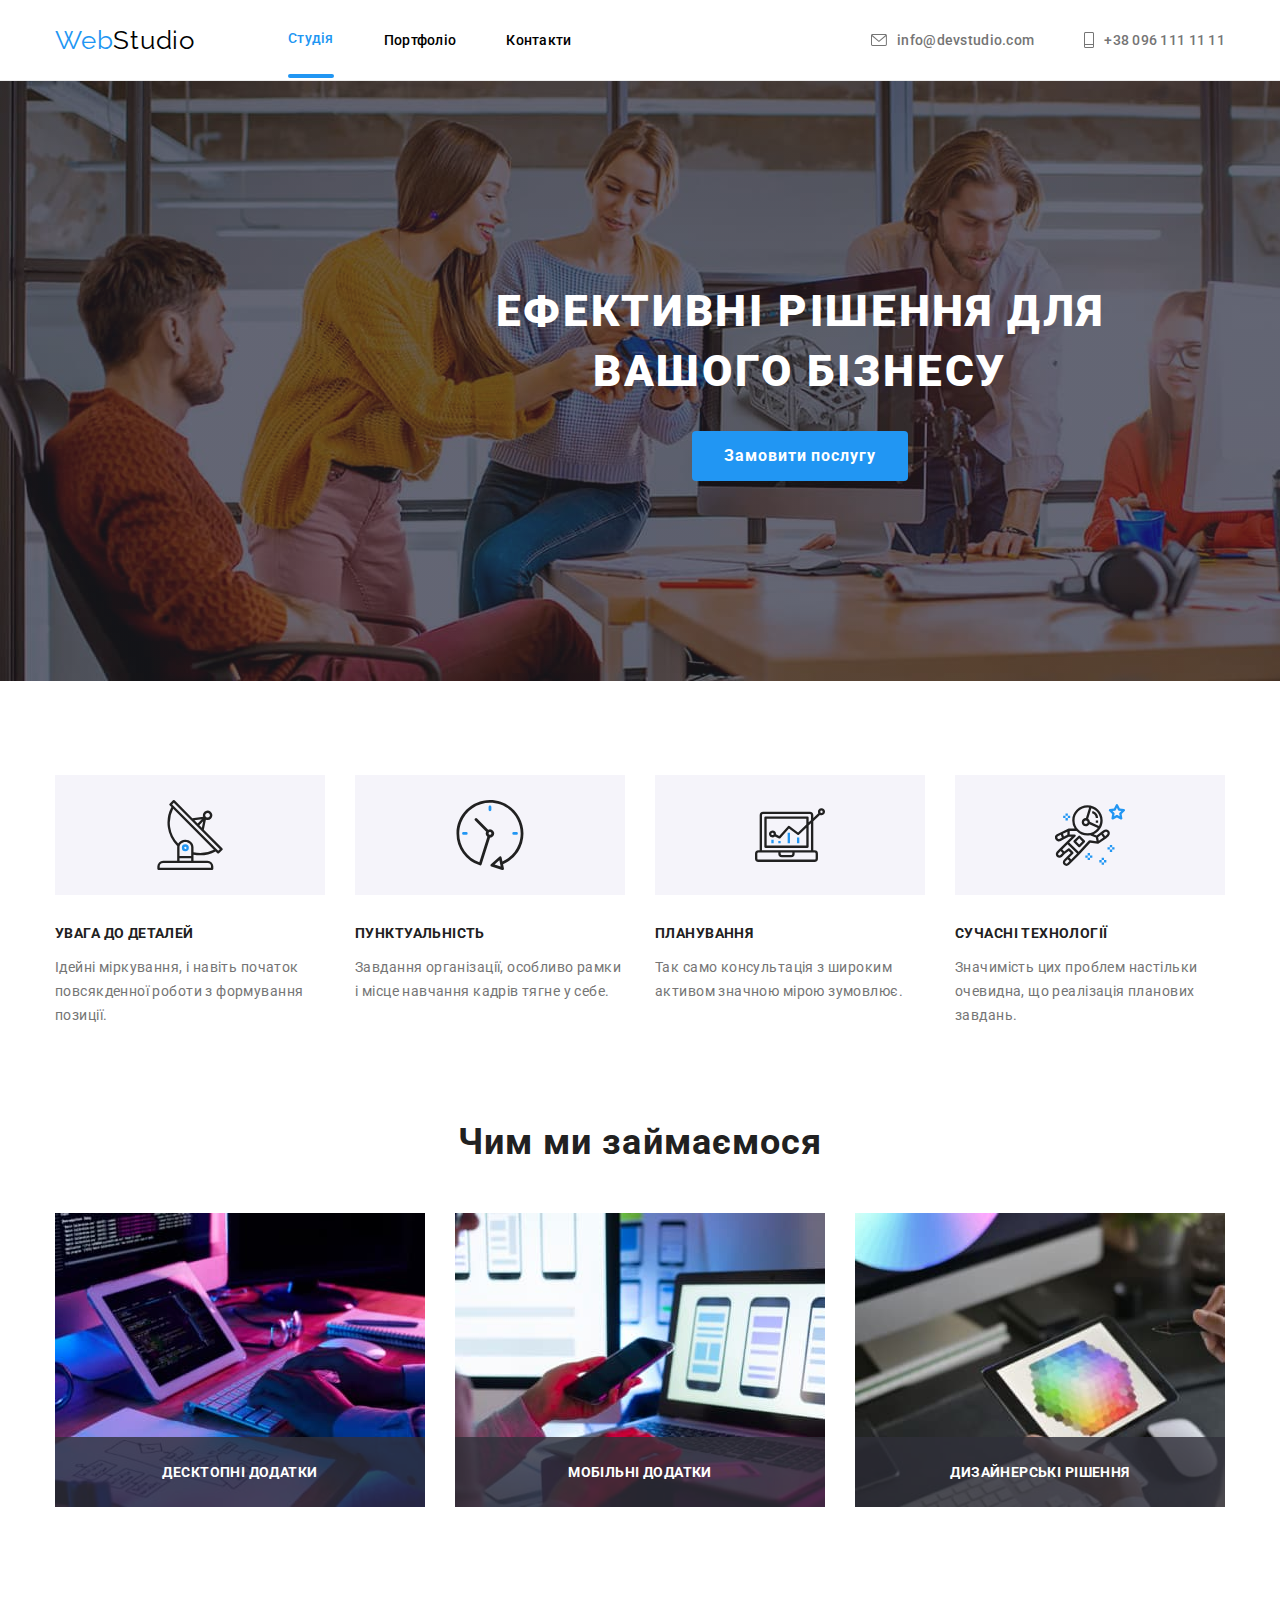
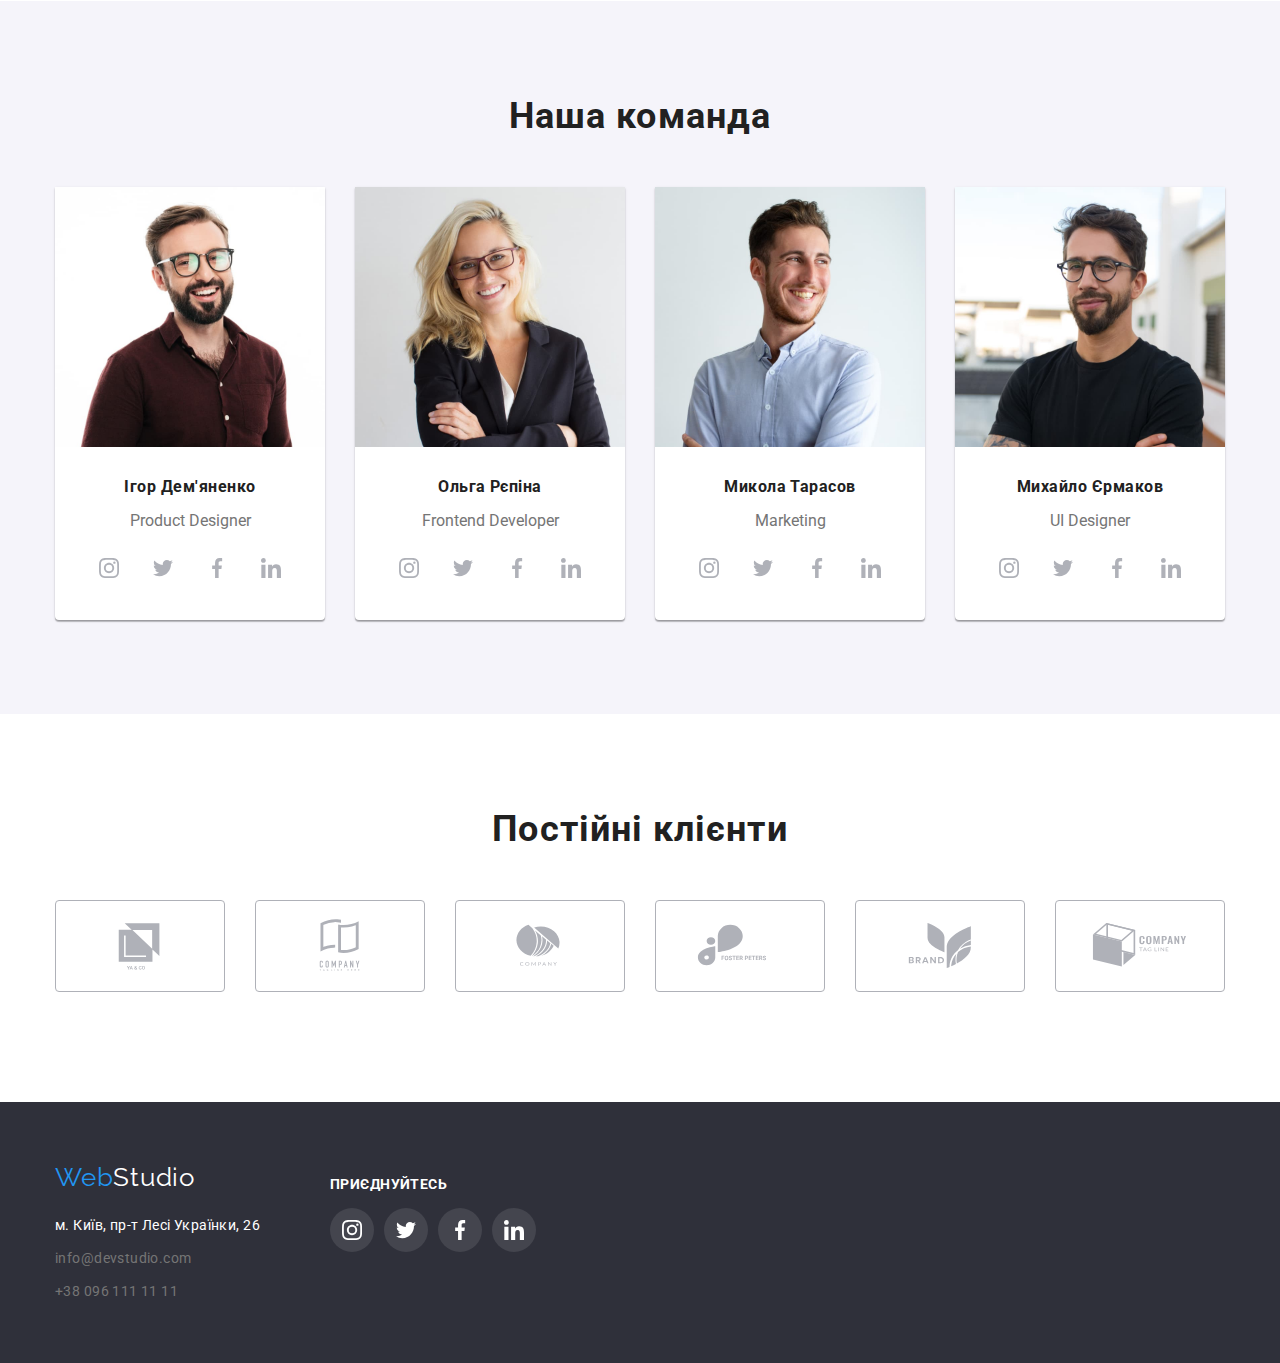
==== index.html @ 709e51bf "update" ====
<!DOCTYPE html>
<html lang="en">
  <head>
    <meta charset="UTF-8" />
    <meta http-equiv="X-UA-Compatible" content="IE=edge" />
    <meta name="viewport" content="width=device-width, initial-scale=1.0" />
    <title>WebStudio</title>
    <link rel="stylesheet" href="./css/modern-normalize.css" />
    <link rel="stylesheet" href="./css/styles.css" />
    <link rel="preconnect" href="https://fonts.googleapis.com" />
    <link rel="preconnect" href="https://fonts.gstatic.com" crossorigin />
    <link
      href="https://fonts.googleapis.com/css2?family=Montserrat:wght@400;700&family=Raleway:wght@700&family=Roboto:wght@400;500;700;900&display=swap"
      rel="stylesheet"
    />
  </head>
  <body>
    <!-- Шапка -->

    <header class="header-line">
      <div class="container">
        <div class="container-header">
          <div class="logo">
            <a class="studio-logo decoration-link" href="./index.html">
              <span class="web-logo">Web</span>Studio</a
            >
          </div>
          <nav class="header-nav">
            <ul class="list-nav decoration-point">
              <li class="item">
                <a
                  class="transition-effects-header link decoration-link current"
                  href="./index.html"
                  >Студія</a
                >
              </li>
              <li class="item">
                <a class="transition-effects-header link decoration-link" href="./portfolio.html"
                  >Портфоліо</a
                >
              </li>
              <li class="item">
                <a class="transition-effects-header link decoration-link" href="">Контакти</a>
              </li>
            </ul>
          </nav>
          <ul class="list-contact decoration-point">
            <li class="item">
              <a
                class="transition-effects-header link decoration-link"
                href="mailto:info@devstudio.com"
              >
                <svg class="icon-mail">
                  <use href="./images/icons.svg#icon-envelope"></use>
                </svg>
                info@devstudio.com</a
              >
            </li>
            <li class="item">
              <a class="transition-effects-header link decoration-link" href="tel:+380961111111">
                <svg class="icon-smartphone">
                  <use href="./images/icons.svg#icon-smartphone"></use>
                </svg>
                +38 096 111 11 11</a
              >
            </li>
          </ul>
        </div>
      </div>
    </header>

    <!-- Контент -->

    <main>
      <!-- section hero -->
      <section class="section-hero">
        <div class="container">
          <h1 class="title-hero">
            ЕФЕКТИВНІ РІШЕННЯ ДЛЯ <br />
            ВАШОГО БІЗНЕСУ
          </h1>
          <button class="transition-effects-hero button-hero" type="button" data-modal-open>
            Замовити послугу
          </button>
        </div>
      </section>

      <!-- section festures -->
      <section class="section-features">
        <div class="container">
          <h2 class="hiden">Особливості</h2>
          <ul class="list-features decoration-point">
            <li class="item">
              <div class="icon-position">
                <svg class="icon-antenna" width="70" height="70">
                  <use href="./images/icons.svg#icon-antenna"></use>
                </svg>
              </div>
              <h3 class="title-features">УВАГА ДО ДЕТАЛЕЙ</h3>
              <p class="paragraph-features">
                Ідейні міркування, і навіть початок повсякденної роботи з формування позиції.
              </p>
            </li>
            <li class="item">
              <div class="icon-position">
                <svg class="icon-clock" width="70" height="70">
                  <use href="./images/icons.svg#icon-clock"></use>
                </svg>
              </div>
              <h3 class="title-features">ПУНКТУАЛЬНІСТЬ</h3>
              <p class="paragraph-features">
                Завдання організації, особливо рамки і місце навчання кадрів тягне у себе.
              </p>
            </li>
            <li class="item">
              <div class="icon-position">
                <svg class="icon-diagram" width="70" height="70">
                  <use href="./images/icons.svg#icon-diagram"></use>
                </svg>
              </div>
              <h3 class="title-features">ПЛАНУВАННЯ</h3>
              <p class="paragraph-features">
                Так само консультація з широким активом значною мірою зумовлює.
              </p>
            </li>
            <li class="item">
              <div class="icon-position">
                <svg class="icon-astronaut" width="70" height="70">
                  <use href="./images/icons.svg#icon-astronaut"></use>
                </svg>
              </div>
              <h3 class="title-features">СУЧАСНІ ТЕХНОЛОГІЇ</h3>
              <p class="paragraph-features">
                Значимість цих проблем настільки очевидна, що реалізація планових завдань.
              </p>
            </li>
          </ul>
        </div>
      </section>

      <!-- section works -->
      <section class="section-works">
        <div class="container">
          <h2 class="title">Чим ми займаємося</h2>
          <ul class="list-works decoration-point">
            <li class="item-works">
              <img src="./img/writing-code.jpg" alt="написання коду" width="370" />
              <div class="thumb"><p>Десктопні додатки</p></div>
            </li>
            <li class="item-works">
              <img src="./img/design.jpg" alt="дизайн" />
              <div class="thumb"><p>Мобільні додатки</p></div>
            </li>
            <li class="item-works">
              <img src="./img/color-choice.jpg" alt="вибір кольору" />
              <div class="thumb"><p>Дизайнерські рішення</p></div>
            </li>
          </ul>
        </div>
      </section>

      <!-- section team -->
      <section class="section section-team">
        <div class="container">
          <h2 class="title">Наша команда</h2>
          <ul class="list-team decoration-point">
            <li class="item-team">
              <img src="./img/Ihor-Demyanenko.jpg" alt="Ігор Дем'яненко" width="270" />
              <h3 class="title-team">Ігор Дем'яненко</h3>
              <p class="paragraph-team">Product Designer</p>
              <ul class="team-contacts decoration-point">
                <li>
                  <a class="transition-effects-team icon-size" href="">
                    <svg class="icon-instagram" width="20" height="20">
                      <use href="./images/icons.svg#icon-instagram"></use>
                    </svg>
                  </a>
                </li>
                <li>
                  <a class="transition-effects-team icon-size" href="">
                    <svg class="icon-twitter" width="20" height="20">
                      <use href="./images/icons.svg#icon-twitter"></use>
                    </svg>
                  </a>
                </li>
                <li>
                  <a class="transition-effects-team icon-size" href="">
                    <svg class="icon-facebook" width="20" height="20">
                      <use href="./images/icons.svg#icon-facebook"></use>
                    </svg>
                  </a>
                </li>
                <li>
                  <a class="transition-effects-team icon-size" href="">
                    <svg class="icon-linkedin" width="20" height="20">
                      <use href="./images/icons.svg#icon-linkedin"></use>
                    </svg>
                  </a>
                </li>
              </ul>
            </li>
            <li class="item-team">
              <img src="./img/Olga-Repina.jpg" alt="Ольга Рєпіна" width="270" />
              <h3 class="title-team">Ольга Рєпіна</h3>
              <p class="paragraph-team">Frontend Developer</p>
              <ul class="team-contacts decoration-point">
                <li>
                  <a class="transition-effects-team icon-size" href="">
                    <svg class="icon-instagram" width="20" height="20">
                      <use href="./images/icons.svg#icon-instagram"></use>
                    </svg>
                  </a>
                </li>
                <li>
                  <a class="transition-effects-team icon-size" href="">
                    <svg class="icon-twitter" width="20" height="20">
                      <use href="./images/icons.svg#icon-twitter"></use>
                    </svg>
                  </a>
                </li>
                <li>
                  <a class="transition-effects-team icon-size" href="">
                    <svg class="icon-facebook" width="20" height="20">
                      <use href="./images/icons.svg#icon-facebook"></use>
                    </svg>
                  </a>
                </li>
                <li>
                  <a class="transition-effects-team icon-size" href="">
                    <svg class="icon-linkedin" width="20" height="20">
                      <use href="./images/icons.svg#icon-linkedin"></use>
                    </svg>
                  </a>
                </li>
              </ul>
            </li>
            <li class="item-team">
              <img src="./img/Mykola-Tarasov.jpg" alt="Микола Тарасов" width="270" />
              <h3 class="title-team">Микола Тарасов</h3>
              <p class="paragraph-team">Marketing</p>
              <ul class="team-contacts decoration-point">
                <li>
                  <a class="transition-effects-team icon-size" href="">
                    <svg class="icon-instagram" width="20" height="20">
                      <use href="./images/icons.svg#icon-instagram"></use>
                    </svg>
                  </a>
                </li>
                <li>
                  <a class="transition-effects-team icon-size" href="">
                    <svg class="icon-twitter" width="20" height="20">
                      <use href="./images/icons.svg#icon-twitter"></use>
                    </svg>
                  </a>
                </li>
                <li>
                  <a class="transition-effects-team icon-size" href="">
                    <svg class="icon-facebook" width="20" height="20">
                      <use href="./images/icons.svg#icon-facebook"></use>
                    </svg>
                  </a>
                </li>
                <li>
                  <a class="transition-effects-team icon-size" href="">
                    <svg class="icon-linkedin" width="20" height="20">
                      <use href="./images/icons.svg#icon-linkedin"></use>
                    </svg>
                  </a>
                </li>
              </ul>
            </li>
            <li class="item-team">
              <img src="./img/Mykhailo-Yermakov.jpg" alt="Михайло Єрмаков" width="270" />
              <h3 class="title-team">Михайло Єрмаков</h3>
              <p class="paragraph-team">UI Designer</p>
              <ul class="team-contacts decoration-point">
                <li>
                  <a class="transition-effects-team icon-size" href="">
                    <svg class="icon-instagram" width="20" height="20">
                      <use href="./images/icons.svg#icon-instagram"></use>
                    </svg>
                  </a>
                </li>
                <li>
                  <a class="transition-effects-team icon-size" href="">
                    <svg class="icon-twitter" width="20" height="20">
                      <use href="./images/icons.svg#icon-twitter"></use>
                    </svg>
                  </a>
                </li>
                <li>
                  <a class="transition-effects-team icon-size" href="">
                    <svg class="icon-facebook" width="20" height="20">
                      <use href="./images/icons.svg#icon-facebook"></use>
                    </svg>
                  </a>
                </li>
                <li>
                  <a class="transition-effects-team icon-size" href="">
                    <svg class="icon-linkedin" width="20" height="20">
                      <use href="./images/icons.svg#icon-linkedin"></use>
                    </svg>
                  </a>
                </li>
              </ul>
            </li>
          </ul>
        </div>
      </section>

      <!-- SECTION COMPANY -->

      <section class="company-client">
        <div class="container">
          <h2 class="title">Постійні клієнти</h2>
          <ul class="companies decoration-point">
            <li>
              <a class="transition-effects-company icon-styles" href="">
                <svg class="icon-ya--co" width="106" height="60">
                  <use href="./images/icons.svg#icon-ya--co"></use>
                </svg>
              </a>
            </li>
            <li>
              <a class="transition-effects-company icon-styles" href="">
                <svg class="icon-company-tagline-here" width="106" height="60">
                  <use href="./images/icons.svg#icon-company-tagline-here"></use>
                </svg>
              </a>
            </li>
            <li>
              <a class="transition-effects-company icon-styles" href="">
                <svg class="icon-company" width="106" height="60">
                  <use href="./images/icons.svg#icon-company"></use>
                </svg>
              </a>
            </li>
            <li>
              <a class="transition-effects-company icon-styles" href="">
                <svg class="icon-fosters-peters" width="106" height="60">
                  <use href="./images/icons.svg#icon-fosters-peters"></use>
                </svg>
              </a>
            </li>
            <li>
              <a class="transition-effects-company icon-styles" href="">
                <svg class="icon-brand" width="106" height="60">
                  <use href="./images/icons.svg#icon-brand"></use>
                </svg>
              </a>
            </li>
            <li>
              <a class="transition-effects-company icon-styles" href="">
                <svg class="icon-company-tagline" width="106" height="60">
                  <use href="./images/icons.svg#icon-company-tagline"></use>
                </svg>
              </a>
            </li>
          </ul>
        </div>
      </section>
      <!-- модальне вікно -->

      <div class="backdrop is-hidden" data-modal>
        <div class="modal">
          <div class="position-button">
            <div class="close-button" data-modal-close>
              <svg class="button" width="18" height="18">
                <use href="./images/icons.svg#icon-close"></use>
              </svg>
            </div>
          </div>
        </div>
      </div>

      <!-- скріпт модального вікна -->

      <script src="./js/modal.js"></script>
    </main>

    <!-- Підвал -->

    <footer>
      <div class="set-footer">
        <div class="container container-footer">
          <div class="logo-address">
            <div class="logo-footer">
              <a class="studio-logo-footer decoration-link" href="./index.html">
                <span class="web-logo">Web</span>Studio</a
              >
            </div>
            <address>
              <ul class="list-contact-address decoration-point">
                <li class="styles-link">
                  <a
                    class="link-address style-address decoration-link"
                    href="https://goo.gl/maps/E6FotYMbGwr5JEnZ7"
                    target="_blank"
                    rel="noopener nofollow noreferrer"
                    >м. Київ, пр-т Лесі Українки, 26</a
                  >
                </li>
                <li class="styles-link">
                  <a
                    class="contact-link-address style-address decoration-link"
                    href="mailto:info@devstudio.com"
                    >info@devstudio.com</a
                  >
                </li>
                <li class="styles-link">
                  <a
                    class="contact-link-address style-address decoration-link"
                    href="tel:+380961111111"
                    >+38 096 111 11 11</a
                  >
                </li>
              </ul>
            </address>
          </div>
          <div class="footer-contacts-link">
            <p>ПРИЄДНУЙТЕСЬ</p>
            <ul class="style-contacts-link decoration-point">
              <li>
                <a class="transition-effects-team icon-size icon-size-footer" href="">
                  <svg class="icon-instagram" width="20" height="20">
                    <use href="./images/icons.svg#icon-instagram"></use>
                  </svg>
                </a>
              </li>
              <li>
                <a class="transition-effects-team icon-size icon-size-footer" href="">
                  <svg class="icon-twitter" width="20" height="20">
                    <use href="./images/icons.svg#icon-twitter"></use>
                  </svg>
                </a>
              </li>
              <li>
                <a class="transition-effects-team icon-size icon-size-footer" href="">
                  <svg class="icon-facebook" width="20" height="20">
                    <use href="./images/icons.svg#icon-facebook"></use>
                  </svg>
                </a>
              </li>
              <li>
                <a class="transition-effects-team icon-size icon-size-footer" href="">
                  <svg class="icon-linkedin" width="20" height="20">
                    <use href="./images/icons.svg#icon-linkedin"></use>
                  </svg>
                </a>
              </li>
            </ul>
          </div>
        </div>
      </div>
    </footer>
  </body>
</html>
---- css/styles.css ----
/* ----------------------------(color-variables)------------------------------ */
:root {
  --blue-color: #2196f3;
  --white-color: #fff;
  --black-color: #000;
  --gray-color: #757575;
  --gray-team-contacts-color: #AFB1B8;
  --black-text-color: #212121;
  --white-background-color: #f5f5f5;
  --white-background-team-color:#F5F4FA;
  --card-border-color: #EEEEEE;
  --gray-background-color: #2f303a;
  --card-shadow-team: 0px 1px 3px rgba(0, 0, 0, 0.12), 0px 1px 1px rgba(0, 0, 0, 0.14),
    0px 2px 1px rgba(0, 0, 0, 0.2);
  --card-shadow-filter: 0px 3px 1px rgba(0, 0, 0, 0.1), 0px 1px 2px rgba(0, 0, 0, 0.08),
    0px 2px 2px rgba(0, 0, 0, 0.12);
  --card-shadow-hight: 0px 1px 1px rgba(0, 0, 0, 0.12), 0px 4px 4px rgba(0, 0, 0, 0.06), 1px 4px 16px rgba(0, 0, 0, 0.16);
  --border-test: 1px solid tomato;
  --backdrop-background-color:rgba(0, 0, 0, 0.2);
  --box-shadow-modal: 0px 1px 3px rgba(0, 0, 0, 0.12), 0px 1px 1px rgba(0, 0, 0, 0.14), 0px 2px 1px rgba(0, 0, 0, 0.2);
}

/* BODY */

body {
  font-family: 'roboto', 'montserrat', sans-serif;
  color: var(--black-color);
}

img {
  display: block;
}

.decoration-link {
  text-decoration: none;
  color: var(--black-color);
}

.decoration-point {
  list-style: none;
  padding: 0;
}

/* text hiden */

.hiden {
  position: absolute;
  width: 1px;
  height: 1px;
  margin: -1px;
  border: 0;
  padding: 0;

  white-space: nowrap;
  clip-path: inset(100%);
  clip: rect(0 0 0 0);
  overflow: hidden;
}
/* відступ */

.conteiner-header-footer {
  margin: 0 auto;
}

.container {
  width: 1200px;
  padding-left: 15px;
  padding-right: 15px;
  margin-left: auto;
  margin-right: auto;
  /* test border */
  /* border: var(--border-test);  */
}

.header-line {
  border-bottom: 1px solid #ECECEC;
}
/* ----------------------------------------HEADER-------------------------------- */
.container-header {
  display: flex;
  align-items: center;
}

.logo {
  margin-right: 93px;
}

.studio-logo {
  font-family: 'raleway', sans-serif;
  font-size: 26px;
  line-height: calc(31 / 26);
  letter-spacing: 0.03em;
  box-sizing: border-box;
  align-items: center;
  padding-top: 24px;
  padding-bottom: 25px;
}

.list-contact,
.list-nav {
  font-weight: 500;
  font-size: 14px;
  line-height: calc(16 / 14);
  letter-spacing: 0.02em;
  color: var(--black-text-color);
}

.list-nav {
  display: flex;
  justify-content: center;
  align-items: center;
  margin: 0;
}

.list-contact {
  display: flex;
  margin-left: auto;
  margin-top: 0;
  margin-bottom: 0;
  color: var(--gray-color);
}

.list-nav .item:not(:last-child) {
  margin-right: 50px;
}

.list-nav .link {
  justify-content: center;
  padding-top: 32px;
  padding-bottom: 32px;
  cursor: pointer;
  align-items: center;
}

.list-contact .link {
  display: flex;
  justify-content: center;
  padding-top: 32px;
  padding-bottom: 32px;
  cursor: pointer;
  align-items: center;
}

.current::after{
  content: "";

  display: block;
  position: relative;
  height: 4px;
  border-radius: 2px;
  background-color: var(--blue-color);
  bottom: -28px;
}

.list-contact .link{
  color: var(--gray-color);
}

.icon-mail {
  display: inline;
  width: 16px;
  height: 12px;
  fill: currentColor;
  margin-right: 10px;
}

.icon-smartphone {
  width: 10px;
  height: 16px;
  fill: currentColor;
  margin-right: 10px;
}

.list-contact .item:not(:last-child) {
  margin-right: 50px;
}

.web-logo {
  color: var(--blue-color);
}

.current {
  color: var(--blue-color);
}

.item .link:hover,
.item .link:focus {
  color: var(--blue-color);
}

.item .link:active {
  color: var(--gray-color);
}

.transition-effects-header {
  transition: color 250ms cubic-bezier(0.4, 0, 0.2, 1);
}

/* ---------------------------МОДАЛЬНЕ ВІКНО---------------------------- */

.backdrop {
  position:fixed;
  top: 0;
  left: 0;
  width: 100%;
  height: 100%;
  background-color: var(--backdrop-background-color);

  opacity: 1;
  transition: opacity 250ms cubic-bezier(0.4, 0, 0.2, 1);
}

.backdrop.is-hidden{
  opacity: 0;
  pointer-events: none;
  visibility:visible;
}

.backdrop.backdrop.is-hidden .modal{
  transform: translate(-50%, -50%) scale(0.9);
}

.modal {
  position: absolute;
  top:50%;
  left:50%;

  height: 581px;
  width: 528px;

  background-color: var(--white-color);
  border-radius: 4px;
  box-shadow: var(--box-shadow-modal);
  transform: translate(-50%, -50%) scale(1);
  transition: transform 250ms cubic-bezier(0.4, 0, 0.2, 1);
}

.close-button {
  display: flex;
  justify-content: center;
  align-items: center;
  border: 1px solid var(--gray-color);
  height: 30px;
  width: 30px;
  border-radius: 50%;
  padding-top: 6px;
  padding-bottom: 6px;
  margin-top: 8px;
  margin-right: 8px;
  cursor: pointer;
  transition: fill 250ms cubic-bezier(0.4, 0, 0.2, 1), border-color 250ms cubic-bezier(0.4, 0, 0.2, 1);
}

.close-button:hover {
  fill:var(--blue-color);
  border-color: var(--blue-color);
}

.position-button {
  display: block;
  position: absolute;
  right: 0;
}

/* ---------------------------------------------------------------------- */
/* ----------------------------------MAIN-------------------------------- */

/* ==================================MAIN-1============================== */

/* SECTION HERO */

.section-hero {
  background-color: var(--gray-background-color);
  padding-top: 200px;
  padding-bottom: 200px;
  width: 1600px;
  margin: 0 auto;
  background-image: linear-gradient(rgba(47, 48, 58, 0.4),rgba(47, 48, 58, 0.4)), url("../img/hero.jpg");
}

.title-hero {
  font-weight: 900;
  font-size: 44px;
  line-height: calc(60 / 44);
  text-align: center;
  letter-spacing: 0.06em;
  text-transform: uppercase;
  color: var(--white-color);
  margin: 0 auto;
  margin-bottom: 30px;
}

.button-hero {
  color: var(--white-color);
  background-color: var(--blue-color);
  font-weight: 700;
  font-size: 16px;
  line-height: calc(30 / 16);
  letter-spacing: 0.06em;
  padding: 10px 32px;
  border: 0;
  border-radius: 4px;
  display: flex;
  margin: auto;
  cursor: pointer;
}

.button-hero:hover,
.button-hero:focus {
  color: var(--black-color);
  background-color: var(--white-color);
}

.transition-effects-hero {
  transition: color 250ms cubic-bezier(0.4, 0, 0.2, 1), background-color 250ms cubic-bezier(0.4, 0, 0.2, 1);
}

/* SECTION FEATURES */

.section-features {
  padding-top: 94px;
  
}

.list-features .item {
  width: 270px;
  padding: 0;
}

.title-features {
  font-size: 14px;
  line-height: calc(16 / 14);
  letter-spacing: 0.03em;
  text-transform: uppercase;
  color: var(--black-text-color);
  margin-top: 30px;
}

.paragraph-features {
  font-size: 14px;
  line-height: calc(24 / 14);
  letter-spacing: 0.03em;
  color: var(--gray-color);
  margin-top: 0;
  margin-bottom: 0;
}

.list-features {
  display: flex;
  justify-content: center;
  gap: 30px;
  margin-top: 0;
  margin-bottom: 0;
}

.icon-position {
  display: flex;
  justify-content: center;
  align-items: center;
  width: 270px;
  height: 120px;
  background-color: var(--white-background-team-color);
}

/* TITLE (заголовки) */

.title {
  font-size: 36px;
  line-height: calc(42 / 36);
  text-align: center;
  letter-spacing: 0.03em;
  margin-top: 0;
  margin-bottom: 50px;
  color: var(--black-text-color);
}

/* WORKS */

.section-works {
  padding-top:94px;
  padding-bottom: 94px;
}

.list-works {
  height: 294px;
  display: flex;
  justify-content: center;
  margin-top: 0;
  margin-bottom: 0;
}

.item-works:not(:first-child) {
  margin-left: 30px;
}

.item-works {
  position: relative;
}

.thumb {
  display:flex;
  align-items: center;
  justify-content: center;
  position: absolute;
  bottom: 0;
  width: 370px;
  height: 70px;
  color: var(--white-color);
  background-color: rgba(47, 48, 58, 0.8);

  font-weight: 700;
  font-size: 14px;
  line-height: calc(16 / 14);
  text-align: center;
  letter-spacing: 0.03em;
  text-transform: uppercase;
}


/* TEAM */

.section-team {
  padding-top: 94px;
  padding-bottom: 94px;
  background-color: var(--white-background-team-color);
  color: var(--black-text-color);
}

.title-team {
  margin-top: 30px;
  font-size: 16px;
  line-height: calc(19 / 16);
  letter-spacing: 0.03em;
}

.list-team {
  display: flex;
  justify-content: center;
  margin-top: 0;
  margin-bottom: 0;
}

.item-team {
  display: block;
  text-align: center;
  margin: 15px;
  margin-top: 0;
  margin-bottom: 0;
  box-shadow: var(--card-shadow-team);
  border-radius: 0px 0px 4px 4px;
  background-color: var(--white-color);
  
}

.paragraph-team {
  color: var(--gray-color);
}

.team-contacts {
  display: inline-flex;
  gap: 10px;
  margin-bottom: 30px;
}

.icon-size {
  display: inline-flex;
  justify-content: center;
  align-items: center;
  width: 44px;
  height: 44px;
  fill: var(--gray-team-contacts-color);
  border-radius: 50%;
}

.icon-size:hover,
.icon-size:focus {
  background-color: var(--blue-color);
  fill: var(--white-color);
}

.transition-effects-team {
  transition: fill 250ms cubic-bezier(0.4, 0, 0.2, 1), background-color 250ms cubic-bezier(0.4, 0, 0.2, 1);
}

/* SECTION COMPANY CLIENT */

.company-client {
  padding-top: 94px;
  padding-bottom: 94px;
  text-align: center;
}

.companies{
  display: flex;
  justify-content: center;
  gap: 30px;
}

.icon-styles {
  display: inline-flex;
  justify-content: center;
  align-items: center;
  width: 170px;
  height: 92px;
  border: 1px solid #AFB1B8;
  border-radius: 4px;
  fill: var(--gray-team-contacts-color);
}

.icon-styles:hover,
.icon-styles:focus {
  border: 1px solid var(--blue-color);
  fill: var(--blue-color);
}

.transition-effects-company {
  transition: fill 250ms cubic-bezier(0.4, 0, 0.2, 1), border 250ms cubic-bezier(0.4, 0, 0.2, 1);
}

/* ==================================MAIN-2================================= */

/* PORTFOLIO */

.section-portfolio {
  padding-top: 94px;
  padding-bottom: 94px;
}

.list-filter-portfolio {
  display: flex;
  justify-content: center;
  margin: 0;
  margin-bottom: 34px;
}

.button-filter:not(:last-child) {
  margin-right: 8px;
}

.item-portfolio:nth-last-child(-n + 3) {
  margin-bottom: 0;
}

.title-portfolio {
  margin-top: 0;
  margin-bottom: 0;
  color: var(--black-text-color);
}

.paragraph-portfolio {
  margin-top: 4px;
  margin-bottom: 0;
}

.item-button {
  padding: 6px 22px;
  border-radius: 4px;
  border: 0;
  cursor: pointer;
}

.shadow-effect {
  transition: box-shadow 250ms cubic-bezier(0.4, 0, 0.2, 1), color 250ms cubic-bezier(0.4, 0, 0.2, 1) , background-color 250ms cubic-bezier(0.4, 0, 0.2, 1);
}

.card-discription {
  padding-left: 24px;
  padding-top: 20px;
  padding-bottom: 20px;
  border: 1px solid var(--card-border-color);
  border-top: inherit;
} 

.list-portfolio {
  display: flex;
  flex-wrap: wrap;
  margin-top: 0;
  margin-bottom: 0;
  margin: -15px;
}

.item-portfolio {
  width: 370px;
  margin: 15px;
}

.discription-link {
  display: block;
}

.item-portfolio:nth-child(3n) {
  margin-right: 0px;
}

.item-portfolio:nth-last-child(-n + 3) {
  margin-bottom: 0;
}

.list-filter-portfolio .item-button {
  font-weight: 500;
  font-size: 16px;
  line-height: calc(26 / 16);
  text-align: center;
  letter-spacing: 0.03em;
}

.card-discription .title-portfolio {
  font-size: 18px;
  line-height: calc(36 / 18);
  letter-spacing: 0.06em;
}

.card-discription .paragraph-portfolio {
  font-size: 16px;
  line-height: calc(30 / 16);
  letter-spacing: 0.03em;
  color: var(--gray-color);
}

.item-one {
  background-color: var(--blue-color);
  color: var(--white-color);
  box-shadow: var(--card-shadow-filter);
}

.item-portfolio .link-shadow {
  display: inline-block;
}

.item-portfolio .link-shadow:hover,
.item-portfolio .link-shadow:focus {
  box-shadow: var(--card-shadow-hight);
}

.item-button:focus,
.item-button:hover {
  background-color: var(--blue-color);
  color: var(--white-color);
  box-shadow: var(--card-shadow-filter);
}

.list-filter-portfolio .item-button:active {
  color: #a7a7a7;
  background-color:#0086d4;
}

.card-overlay {
  position: relative;
  overflow: hidden;
}

.overlay-link p {
  padding: 63px 24px 63px 24px;
  margin: 0;
}

.overlay-link {
  position: absolute;
  width: 370px;
  height: 294px;
  /* padding: 63px 24px 63px 24px; */
  background-color:rgba(33, 150, 243, 0.9);
  transform: translateY(0);
  transition: transform 250ms cubic-bezier(0.4, 0, 0.2, 1);

  font-weight: 400;
  font-size: 18px;
  line-height: calc(28 / 18);
  letter-spacing: 0.03em;
  color: var(--white-color);
}

.link-shadow:hover .overlay-link {
  transform: translateY(-100%);
}

.link-shadow {
  transition: box-shadow 250ms cubic-bezier(0.4, 0, 0.2, 1);
}

/* ++++++++++++++++++!(ALERT)ТИМЧАСОВО!(ALERT)++++++++++++++++++++ */

.paragraph-hiden {
  /* display: none; */
}

/* +++++++++++++++++!(ALERT)ТИМЧАСОВО!(ALERT)+++++++++++++++++++++ */
/* ------------------------------------------------------------------------- */
/* -------------------------------footer------------------------------------ */

.set-footer{
  background-color: var(--gray-background-color);
  padding-top: 60px;
  padding-bottom: 60px;
}

.container-footer {
  display: flex;
}

.logo-footer .studio-logo-footer {
  color: var(--white-color);
}

.logo-footer {
  font-family: 'raleway', sans-serif;
  font-size: 26px;
  display: flex;
  line-height: calc(31 / 26);
  letter-spacing: 0.03em;
  margin-right: auto;
  margin-bottom: 20px;
}

.list-contact-address {
  font-style: normal;
  margin-top: 0;
  margin-bottom: 0;
  font-size: 14px;
  line-height: calc(24 / 14);
  letter-spacing: 0.03em;
}

.style-address {
  transition: color 250ms cubic-bezier(0.4, 0, 0.2, 1);
}

.style-address:hover,
.style-address:focus {
  color: var(--blue-color);
}

.styles-link:not(:last-child) {
  margin-bottom: 9px;
}

.link-address {
  color: var(--white-color);
}

.contact-link-address {
  color: var(--gray-color);
}

.logo-address {
  margin-right: 70px;
}

.footer-contacts-link {
  color: var(--white-color);
  margin-right: auto;
  padding-top: 14px;
}

.footer-contacts-link p {

  font-weight: 700;
  font-size: 14px;
  line-height: calc(16 / 14);
  letter-spacing: 0.03em;
  text-transform: uppercase;
  margin-top: 0;
}

.icon-size-footer{
  background-color: rgba(255, 255, 255, 0.1);
  fill: var(--white-color);
}

.style-contacts-link {
  display: flex;
  gap: 10px;
}
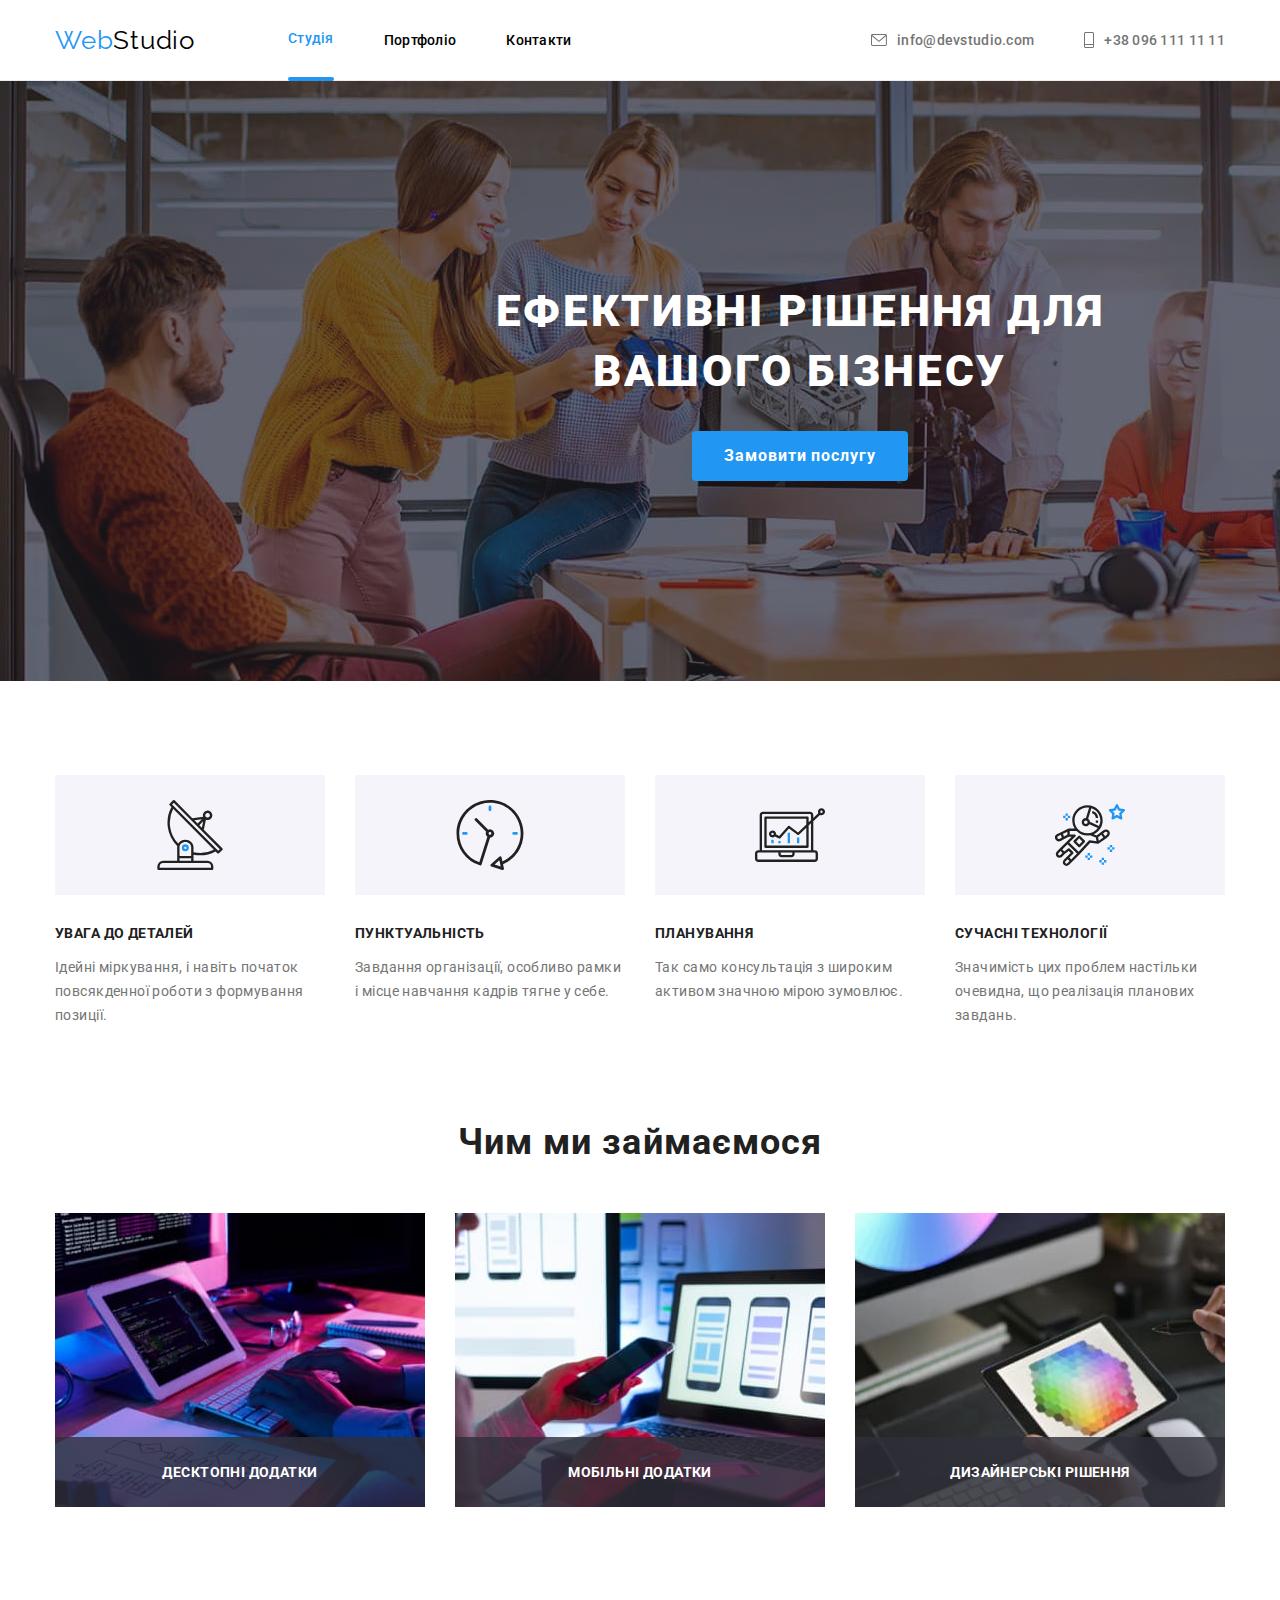
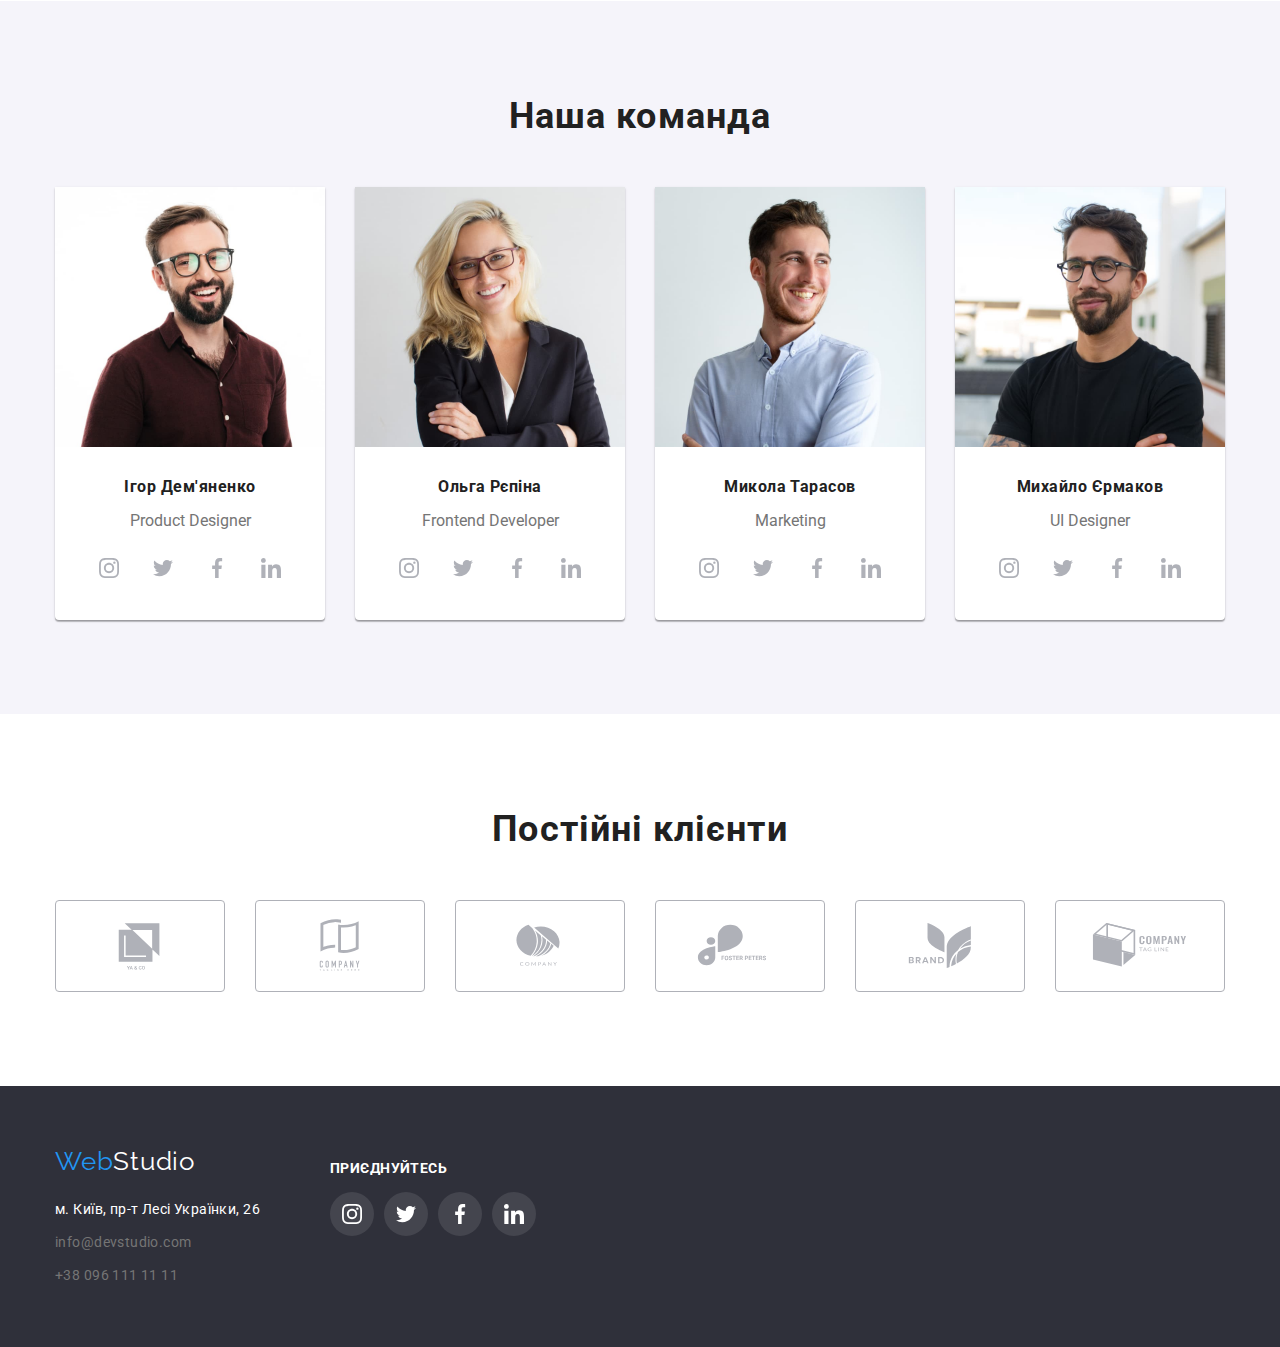
==== commit 8e5a95df: "update" ====
--- a/index.html
+++ b/index.html
@@ -28,28 +28,19 @@
           <nav class="header-nav">
             <ul class="list-nav decoration-point">
               <li class="item">
-                <a
-                  class="transition-effects-header link decoration-link current"
-                  href="./index.html"
-                  >Студія</a
-                >
+                <a class="link decoration-link current" href="./index.html">Студія</a>
               </li>
               <li class="item">
-                <a class="transition-effects-header link decoration-link" href="./portfolio.html"
-                  >Портфоліо</a
-                >
+                <a class="link decoration-link" href="./portfolio.html">Портфоліо</a>
               </li>
               <li class="item">
-                <a class="transition-effects-header link decoration-link" href="">Контакти</a>
+                <a class="link decoration-link" href="">Контакти</a>
               </li>
             </ul>
           </nav>
           <ul class="list-contact decoration-point">
             <li class="item">
-              <a
-                class="transition-effects-header link decoration-link"
-                href="mailto:info@devstudio.com"
-              >
+              <a class="link decoration-link" href="mailto:info@devstudio.com">
                 <svg class="icon-mail">
                   <use href="./images/icons.svg#icon-envelope"></use>
                 </svg>
@@ -57,7 +48,7 @@
               >
             </li>
             <li class="item">
-              <a class="transition-effects-header link decoration-link" href="tel:+380961111111">
+              <a class="link decoration-link" href="tel:+380961111111">
                 <svg class="icon-smartphone">
                   <use href="./images/icons.svg#icon-smartphone"></use>
                 </svg>
@@ -79,7 +70,7 @@
             ЕФЕКТИВНІ РІШЕННЯ ДЛЯ <br />
             ВАШОГО БІЗНЕСУ
           </h1>
-          <button class="transition-effects-hero button-hero" type="button" data-modal-open>
+          <button class="button-hero" type="button" data-modal-open>
             Замовити послугу
           </button>
         </div>
@@ -170,28 +161,28 @@
               <p class="paragraph-team">Product Designer</p>
               <ul class="team-contacts decoration-point">
                 <li>
-                  <a class="transition-effects-team icon-size" href="">
+                  <a class="icon-size" href="">
                     <svg class="icon-instagram" width="20" height="20">
                       <use href="./images/icons.svg#icon-instagram"></use>
                     </svg>
                   </a>
                 </li>
                 <li>
-                  <a class="transition-effects-team icon-size" href="">
+                  <a class="icon-size" href="">
                     <svg class="icon-twitter" width="20" height="20">
                       <use href="./images/icons.svg#icon-twitter"></use>
                     </svg>
                   </a>
                 </li>
                 <li>
-                  <a class="transition-effects-team icon-size" href="">
+                  <a class="icon-size" href="">
                     <svg class="icon-facebook" width="20" height="20">
                       <use href="./images/icons.svg#icon-facebook"></use>
                     </svg>
                   </a>
                 </li>
                 <li>
-                  <a class="transition-effects-team icon-size" href="">
+                  <a class="icon-size" href="">
                     <svg class="icon-linkedin" width="20" height="20">
                       <use href="./images/icons.svg#icon-linkedin"></use>
                     </svg>
@@ -205,28 +196,28 @@
               <p class="paragraph-team">Frontend Developer</p>
               <ul class="team-contacts decoration-point">
                 <li>
-                  <a class="transition-effects-team icon-size" href="">
+                  <a class="icon-size" href="">
                     <svg class="icon-instagram" width="20" height="20">
                       <use href="./images/icons.svg#icon-instagram"></use>
                     </svg>
                   </a>
                 </li>
                 <li>
-                  <a class="transition-effects-team icon-size" href="">
+                  <a class="icon-size" href="">
                     <svg class="icon-twitter" width="20" height="20">
                       <use href="./images/icons.svg#icon-twitter"></use>
                     </svg>
                   </a>
                 </li>
                 <li>
-                  <a class="transition-effects-team icon-size" href="">
+                  <a class="icon-size" href="">
                     <svg class="icon-facebook" width="20" height="20">
                       <use href="./images/icons.svg#icon-facebook"></use>
                     </svg>
                   </a>
                 </li>
                 <li>
-                  <a class="transition-effects-team icon-size" href="">
+                  <a class="icon-size" href="">
                     <svg class="icon-linkedin" width="20" height="20">
                       <use href="./images/icons.svg#icon-linkedin"></use>
                     </svg>
@@ -240,28 +231,28 @@
               <p class="paragraph-team">Marketing</p>
               <ul class="team-contacts decoration-point">
                 <li>
-                  <a class="transition-effects-team icon-size" href="">
+                  <a class="icon-size" href="">
                     <svg class="icon-instagram" width="20" height="20">
                       <use href="./images/icons.svg#icon-instagram"></use>
                     </svg>
                   </a>
                 </li>
                 <li>
-                  <a class="transition-effects-team icon-size" href="">
+                  <a class="icon-size" href="">
                     <svg class="icon-twitter" width="20" height="20">
                       <use href="./images/icons.svg#icon-twitter"></use>
                     </svg>
                   </a>
                 </li>
                 <li>
-                  <a class="transition-effects-team icon-size" href="">
+                  <a class="icon-size" href="">
                     <svg class="icon-facebook" width="20" height="20">
                       <use href="./images/icons.svg#icon-facebook"></use>
                     </svg>
                   </a>
                 </li>
                 <li>
-                  <a class="transition-effects-team icon-size" href="">
+                  <a class="icon-size" href="">
                     <svg class="icon-linkedin" width="20" height="20">
                       <use href="./images/icons.svg#icon-linkedin"></use>
                     </svg>
@@ -275,28 +266,28 @@
               <p class="paragraph-team">UI Designer</p>
               <ul class="team-contacts decoration-point">
                 <li>
-                  <a class="transition-effects-team icon-size" href="">
+                  <a class="icon-size" href="">
                     <svg class="icon-instagram" width="20" height="20">
                       <use href="./images/icons.svg#icon-instagram"></use>
                     </svg>
                   </a>
                 </li>
                 <li>
-                  <a class="transition-effects-team icon-size" href="">
+                  <a class="icon-size" href="">
                     <svg class="icon-twitter" width="20" height="20">
                       <use href="./images/icons.svg#icon-twitter"></use>
                     </svg>
                   </a>
                 </li>
                 <li>
-                  <a class="transition-effects-team icon-size" href="">
+                  <a class="icon-size" href="">
                     <svg class="icon-facebook" width="20" height="20">
                       <use href="./images/icons.svg#icon-facebook"></use>
                     </svg>
                   </a>
                 </li>
                 <li>
-                  <a class="transition-effects-team icon-size" href="">
+                  <a class="icon-size" href="">
                     <svg class="icon-linkedin" width="20" height="20">
                       <use href="./images/icons.svg#icon-linkedin"></use>
                     </svg>
@@ -421,31 +412,31 @@
             <p>ПРИЄДНУЙТЕСЬ</p>
             <ul class="style-contacts-link decoration-point">
               <li>
-                <a class="transition-effects-team icon-size icon-size-footer" href="">
-                  <svg class="icon-instagram" width="20" height="20">
-                    <use href="./images/icons.svg#icon-instagram"></use>
-                  </svg>
+                <a class="icon-size icon-size-footer" href="">
+                    <svg class="icon-instagram" width="20" height="20">
+                      <use href="./images/icons.svg#icon-instagram"></use>
+                    </svg>
                 </a>
               </li>
               <li>
-                <a class="transition-effects-team icon-size icon-size-footer" href="">
-                  <svg class="icon-twitter" width="20" height="20">
-                    <use href="./images/icons.svg#icon-twitter"></use>
-                  </svg>
+                <a class="icon-size icon-size-footer" href="">
+                    <svg class="icon-twitter" width="20" height="20">
+                      <use href="./images/icons.svg#icon-twitter"></use>
+                    </svg>
                 </a>
               </li>
               <li>
-                <a class="transition-effects-team icon-size icon-size-footer" href="">
-                  <svg class="icon-facebook" width="20" height="20">
-                    <use href="./images/icons.svg#icon-facebook"></use>
-                  </svg>
+                <a class="icon-size icon-size-footer" href="">
+                    <svg class="icon-facebook" width="20" height="20">
+                      <use href="./images/icons.svg#icon-facebook"></use>
+                    </svg>
                 </a>
               </li>
               <li>
-                <a class="transition-effects-team icon-size icon-size-footer" href="">
-                  <svg class="icon-linkedin" width="20" height="20">
-                    <use href="./images/icons.svg#icon-linkedin"></use>
-                  </svg>
+                <a class="icon-size icon-size-footer" href="">
+                    <svg class="icon-linkedin" width="20" height="20">
+                      <use href="./images/icons.svg#icon-linkedin"></use>
+                    </svg>
                 </a>
               </li>
             </ul>
--- a/css/styles.css
+++ b/css/styles.css
@@ -141,6 +141,10 @@
   align-items: center;
 }
 
+.header-line .link {
+  transition: color 250ms cubic-bezier(0.4, 0, 0.2, 1);
+}
+
 .current::after{
   content: "";
 
@@ -149,7 +153,7 @@
   height: 4px;
   border-radius: 2px;
   background-color: var(--blue-color);
-  bottom: -28px;
+  bottom: -31px;
 }
 
 .list-contact .link{
@@ -190,10 +194,6 @@
 
 .item .link:active {
   color: var(--gray-color);
-}
-
-.transition-effects-header {
-  transition: color 250ms cubic-bezier(0.4, 0, 0.2, 1);
 }
 
 /* ---------------------------МОДАЛЬНЕ ВІКНО---------------------------- */
@@ -248,6 +248,7 @@
   margin-top: 8px;
   margin-right: 8px;
   cursor: pointer;
+  
   transition: fill 250ms cubic-bezier(0.4, 0, 0.2, 1), border-color 250ms cubic-bezier(0.4, 0, 0.2, 1);
 }
 
@@ -303,16 +304,14 @@
   display: flex;
   margin: auto;
   cursor: pointer;
+
+  transition: color 250ms cubic-bezier(0.4, 0, 0.2, 1), background-color 250ms cubic-bezier(0.4, 0, 0.2, 1);
 }
 
 .button-hero:hover,
 .button-hero:focus {
   color: var(--black-color);
   background-color: var(--white-color);
-}
-
-.transition-effects-hero {
-  transition: color 250ms cubic-bezier(0.4, 0, 0.2, 1), background-color 250ms cubic-bezier(0.4, 0, 0.2, 1);
 }
 
 /* SECTION FEATURES */
@@ -470,6 +469,8 @@
   height: 44px;
   fill: var(--gray-team-contacts-color);
   border-radius: 50%;
+
+  transition: fill 250ms cubic-bezier(0.4, 0, 0.2, 1), background-color 250ms cubic-bezier(0.4, 0, 0.2, 1);
 }
 
 .icon-size:hover,
@@ -478,10 +479,6 @@
   fill: var(--white-color);
 }
 
-.transition-effects-team {
-  transition: fill 250ms cubic-bezier(0.4, 0, 0.2, 1), background-color 250ms cubic-bezier(0.4, 0, 0.2, 1);
-}
-
 /* SECTION COMPANY CLIENT */
 
 .company-client {
@@ -494,6 +491,7 @@
   display: flex;
   justify-content: center;
   gap: 30px;
+  margin: 0;
 }
 
 .icon-styles {
@@ -505,16 +503,14 @@
   border: 1px solid #AFB1B8;
   border-radius: 4px;
   fill: var(--gray-team-contacts-color);
+
+  transition: fill 250ms cubic-bezier(0.4, 0, 0.2, 1), border 250ms cubic-bezier(0.4, 0, 0.2, 1);
 }
 
 .icon-styles:hover,
 .icon-styles:focus {
   border: 1px solid var(--blue-color);
   fill: var(--blue-color);
-}
-
-.transition-effects-company {
-  transition: fill 250ms cubic-bezier(0.4, 0, 0.2, 1), border 250ms cubic-bezier(0.4, 0, 0.2, 1);
 }
 
 /* ==================================MAIN-2================================= */
@@ -557,10 +553,8 @@
   border-radius: 4px;
   border: 0;
   cursor: pointer;
-}
-
-.shadow-effect {
-  transition: box-shadow 250ms cubic-bezier(0.4, 0, 0.2, 1), color 250ms cubic-bezier(0.4, 0, 0.2, 1) , background-color 250ms cubic-bezier(0.4, 0, 0.2, 1);
+
+  transition: box-shadow 250ms cubic-bezier(0.4, 0, 0.2, 1), color 250ms cubic-bezier(0.4, 0, 0.2, 1), background-color 250ms cubic-bezier(0.4, 0, 0.2, 1);
 }
 
 .card-discription {
@@ -658,7 +652,6 @@
   position: absolute;
   width: 370px;
   height: 294px;
-  /* padding: 63px 24px 63px 24px; */
   background-color:rgba(33, 150, 243, 0.9);
   transform: translateY(0);
   transition: transform 250ms cubic-bezier(0.4, 0, 0.2, 1);
@@ -721,21 +714,23 @@
   letter-spacing: 0.03em;
 }
 
-.style-address {
-  transition: color 250ms cubic-bezier(0.4, 0, 0.2, 1);
-}
-
 .style-address:hover,
 .style-address:focus {
   color: var(--blue-color);
 }
 
+.style-address {
+  transition: color 250ms cubic-bezier(0.4, 0, 0.2, 1);
+}
+
 .styles-link:not(:last-child) {
   margin-bottom: 9px;
 }
 
 .link-address {
   color: var(--white-color);
+
+  transition: color 250ms cubic-bezier(0.4, 0, 0.2, 1);
 }
 
 .contact-link-address {
